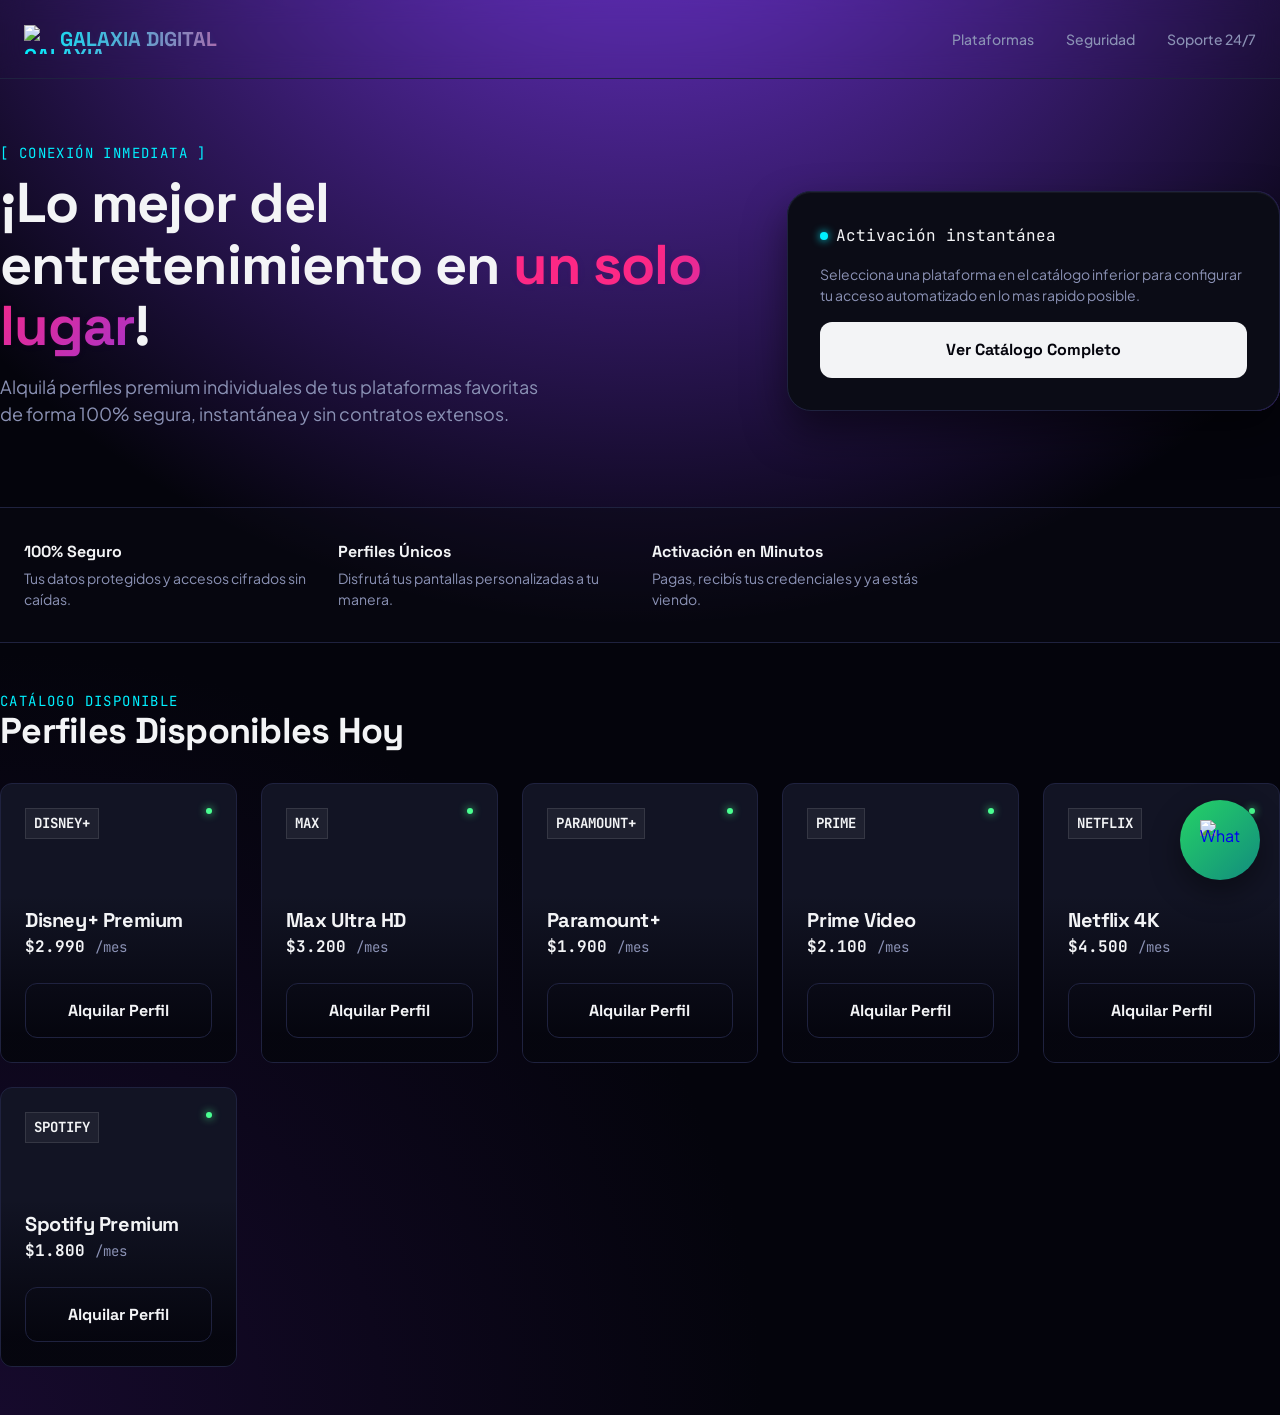
==== index.html @ 643f7123 "Web de prueba3" ====
<!DOCTYPE html>
<html lang="es">
<head>
  <meta charset="UTF-8">
  <meta name="viewport" content="width=device-width, initial-scale=1.0">
  <title>Galaxia Digital | Alquiler de Perfiles Premium de Streaming</title>
  <link rel="preconnect" href="https://fonts.googleapis.com">
  <link rel="preconnect" href="https://fonts.gstatic.com" crossorigin>
  <link href="https://fonts.googleapis.com/css2?family=Space+Grotesk:wght@400;700&family=Plus+Jakarta+Sans:wght@400;500;700&family=JetBrains+Mono&display=swap" rel="stylesheet">
  <link rel="stylesheet" href="style.css">

</head>
<body>

  <header class="header">
    <div class="container nav-container">
      <div class="logo">
        <img src="https://i.postimg.cc/QtfQHkWR/image-removebg-preview.png" alt="Galaxia Digital" style="width:28px; height:28px; object-fit:contain; display:block;" loading="lazy">
        Galaxia Digital
      </div>
      <nav>
        <ul class="nav-links">
          <li><a href="#plataformas">Plataformas</a></li>
          <li><a href="#seguridad">Seguridad</a></li>
          <li><a href="#soporte">Soporte 24/7</a></li>
        </ul>
      </nav>
    </div>
  </header>

  <main class="container hero">
    <div class="hero-grid">
      <div class="hero-left">
        <span class="hero-tag">[ Conexión Inmediata ]</span>
        <h1>¡Lo mejor del entretenimiento en <span>un solo lugar</span>!</h1>
        <p>Alquilá perfiles premium individuales de tus plataformas favoritas de forma 100% segura, instantánea y sin contratos extensos.</p>
      </div>
      
      <div class="hero-right">
        <div class="hero-action-box">
          <div class="action-title">Activación instantánea</div>
          <p style="font-size: var(--text-sm); margin-bottom: var(--space-3);">Selecciona una plataforma en el catálogo inferior para configurar tu acceso automatizado en lo mas rapido posible.</p>
          <a href="#plataformas" class="btn-primary" style="text-decoration: none;">Ver Catálogo Completo</a>
        </div>
      </div>
    </div>
  </main>

  <section class="trust-bar" id="seguridad">
    <div class="container trust-grid">
      <div class="trust-item">
        <h4>100% Seguro</h4>
        <p>Tus datos protegidos y accesos cifrados sin caídas.</p>
      </div>
      <div class="trust-item">
        <h4>Perfiles Únicos</h4>
        <p>Disfrutá tus pantallas personalizadas a tu manera.</p>
      </div>
      <div class="trust-item">
        <h4>Activación en Minutos</h4>
        <p>Pagas, recibís tus credenciales y ya estás viendo.</p>
      </div>
    </div>
  </section>

  <section class="container catalog" id="plataformas">
    <div class="section-header">
      <div class="section-title">
        <span class="hero-tag" style="margin-bottom: 0;">Catálogo Disponible</span>
        <h2>Perfiles Disponibles Hoy</h2>
      </div>
    </div>

    <div class="grid-platforms">
      <div class="card-platform" style="--brand-color: #00e5ff; --brand-bg-glow: rgba(0, 229, 255, 0.15);">
        <div class="card-top">
          <span class="brand-badge">DISNEY+</span>
          <div class="status-dot"></div>
        </div>
        <div class="card-bottom">
          <h3 class="platform-name">Disney+ Premium</h3>
          <p class="price-tag">$2.990 <span>/mes</span></p>
          <button class="btn-primary btn-select-platform">Alquilar Perfil</button>
        </div>
      </div>

      <div class="card-platform" style="--brand-color: #7c3aed; --brand-bg-glow: rgba(124, 58, 237, 0.15);">
        <div class="card-top">
          <span class="brand-badge">MAX</span>
          <div class="status-dot"></div>
        </div>
        <div class="card-bottom">
          <h3 class="platform-name">Max Ultra HD</h3>
          <p class="price-tag">$3.200 <span>/mes</span></p>
          <button class="btn-primary btn-select-platform">Alquilar Perfil</button>
        </div>
      </div>

      <div class="card-platform" style="--brand-color: #0054ff; --brand-bg-glow: rgba(0, 84, 255, 0.15);">
        <div class="card-top">
          <span class="brand-badge">PARAMOUNT+</span>
          <div class="status-dot"></div>
        </div>
        <div class="card-bottom">
          <h3 class="platform-name">Paramount+</h3>
          <p class="price-tag">$1.900 <span>/mes</span></p>
          <button class="btn-primary btn-select-platform">Alquilar Perfil</button>
        </div>
      </div>

      <div class="card-platform" style="--brand-color: #1a9fff; --brand-bg-glow: rgba(26, 159, 255, 0.15);">
        <div class="card-top">
          <span class="brand-badge">PRIME</span>
          <div class="status-dot"></div>
        </div>
        <div class="card-bottom">
          <h3 class="platform-name">Prime Video</h3>
          <p class="price-tag">$2.100 <span>/mes</span></p>
          <button class="btn-primary btn-select-platform">Alquilar Perfil</button>
        </div>
      </div>

      <div class="card-platform" style="--brand-color: #ff0000; --brand-bg-glow: rgba(255, 0, 0, 0.15);">
        <div class="card-top">
          <span class="brand-badge">NETFLIX</span>
          <div class="status-dot"></div>
        </div>
        <div class="card-bottom">
          <h3 class="platform-name">Netflix 4K</h3>
          <p class="price-tag">$4.500 <span>/mes</span></p>
          <button class="btn-primary btn-select-platform">Alquilar Perfil</button>
        </div>
      </div>

      <div class="card-platform" style="--brand-color: #1ed760; --brand-bg-glow: rgba(30, 215, 96, 0.15);">
        <div class="card-top">
          <span class="brand-badge">SPOTIFY</span>
          <div class="status-dot"></div>
        </div>
        <div class="card-bottom">
          <h3 class="platform-name">Spotify Premium</h3>
          <p class="price-tag">$1.800 <span>/mes</span></p>
          <button class="btn-primary btn-select-platform">Alquilar Perfil</button>
        </div>
      </div>
    </div>
  </section>

  <!-- Botón flotante WhatsApp -->
  <a id="whatsapp-fab" class="whatsapp-fab" href="https://wa.me/5492342567151?text=Hola%2C%20quisiera%20informaci%C3%B3n%20sobre%20sus%20plataformas.%20Quisiera%20contratar%3A%20%5BPLATAFORMA%5D.%20Mi%20nombre%3A%20%5BTU%20NOMBRE%5D." target="_blank" rel="noopener noreferrer" aria-label="Contactar por WhatsApp">
    <img src="https://www.svgrepo.com/show/158412/whatsapp.svg" alt="WhatsApp" style="width:40px; height:40px; display:block;">
  </a>

  <script>
    (function(){
      const phone = '5492342567151';
      function sendWhatsAppMessage(platformName){
        const text = `Hola, quisiera alquilar la plataforma ${platformName} que vi en su web. ¿Está disponible? Mi nombre: [TU NOMBRE].`;
        const url = `https://wa.me/${phone}?text=` + encodeURIComponent(text);
        window.open(url, '_blank');
      }

      document.querySelectorAll('.btn-select-platform').forEach(btn=>{
        btn.addEventListener('click', function(e){
          const card = btn.closest('.card-platform');
          const nameEl = card && card.querySelector('.platform-name');
          const name = nameEl ? nameEl.innerText.trim() : 'esta plataforma';
          sendWhatsAppMessage(name);
        });
      });
    })();
  </script>

</body>
</html>
---- style.css ----
:root {
      /* Espaciado de precisión */
      --space-1: 4px;
      --space-2: 8px;
      --space-3: 16px;
      --space-4: 24px;
      --space-5: 32px;
      --space-6: 48px;
      --space-7: 64px;
      --space-8: 96px;

      /* Tipografía con intención analizada */
      --font-display: 'Space Grotesk', sans-serif;
      --font-body: 'Plus Jakarta Sans', sans-serif;
      --font-mono: 'JetBrains Mono', monospace;

      --text-sm: 0.875rem;
      --text-base: 1rem;
      --text-lg: 1.125rem;
      --text-xl: 1.25rem;
      --text-2xl: 1.5rem;
      --text-3xl: 2.25rem;
      --text-4xl: 3.5rem;
      --text-5xl: 5rem;

      /* Radios y curvas de interfaz fluida */
      --radius-md: 12px;
      --radius-lg: 24px;
      --radius-full: 9999px;

      /* Transiciones aceleradas por hardware */
      --ease-out: cubic-bezier(0.16, 1, 0.3, 1);
      --duration-fast: 150ms;
      --duration-base: 300ms;

      /* Paleta Galaxia Digital: Profundidad e Impacto */
      --color-bg: #04040c;
      --color-surface: #0b0c16;
      --color-surface-card: #121424;
      --color-border: #1f223f;
      --color-text: #f3f4f6;
      --color-text-muted: #8b92b5;
      
      /* Acentos eléctricos directos de la imagen */
      --color-accent-magenta: #ff2a85;
      --color-accent-cyan: #00f0ff;
      --color-accent-purple: #7c3aed;
    }

    /* Reset estructural estricto */
    *, *::before, *::after {
      box-sizing: border-box;
      margin: 0;
      padding: 0;
    }

    body {
      background-color: var(--color-bg);
      color: var(--color-text);
      font-family: var(--font-body);
      font-size: var(--text-base);
      line-height: 1.5;
      overflow-x: hidden;
      /* Textura de grano sutil para romper la frialdad digital */
      background-image: radial-gradient(circle at 50% -20%, var(--color-accent-purple) 0%, transparent 50%),
                        radial-gradient(circle at 0% 100%, #160a2c 0%, transparent 40%);
    }

    /* Tipografía estructurada */
    h1, h2, h3 {
      font-family: var(--font-display);
      font-weight: 700;
      letter-spacing: -0.02em;
      line-height: 1.1;
    }

    p {
      color: var(--color-text-muted);
    }

    /* Layout general */
    .container {
      width: 100%;
      max-width: 1300px;
      margin: 0 auto;
      padding: 0 var(--space-4);
    }

    /* NAVBAR EDITORIAL */
    .header {
      padding: var(--space-4) 0;
      border-bottom: 1px solid var(--color-border);
      backdrop-filter: blur(12px);
      position: sticky;
      top: 0;
      z-index: 100;
    }

    .nav-container {
      display: flex;
      justify-content: space-between;
      align-items: center;
    }

    .logo {
      font-family: var(--font-display);
      font-size: var(--text-xl);
      font-weight: 700;
      text-transform: uppercase;
      background: linear-gradient(90deg, var(--color-accent-cyan), var(--color-accent-magenta));
      background-size: 150% 100%;
      background-position: 0% 50%;
      -webkit-background-clip: text;
      background-clip: text; /* para linters/compatibilidad futura (no garantiza soporte en todos) */
      -webkit-text-fill-color: transparent; /* necesario para que el gradiente se vea */
      text-shadow: 0 0 6px rgba(0,240,255,0.08), 0 0 16px rgba(255,42,133,0.04);
      animation: neon-move 10s linear infinite, neon-glow 4s ease-in-out infinite;
      display: flex;
      align-items: center;
      gap: var(--space-2);
    }

    .nav-links {
      display: flex;
      gap: var(--space-5);
      list-style: none;
    }

    .nav-links a {
      color: var(--color-text-muted);
      text-decoration: none;
      font-size: var(--text-sm);
      font-weight: 500;
      transition: color var(--duration-fast) var(--ease-out);
      position: relative;
    }

    .nav-links a::after {
      content: '';
      position: absolute;
      width: 100%;
      transform: scaleX(0);
      height: 2px;
      bottom: -4px;
      left: 0;
      background-color: var(--color-accent-cyan);
      transform-origin: bottom right;
      transition: transform var(--duration-base) var(--ease-out);
    }

    .nav-links a:hover::after {
      transform: scaleX(1);
      transform-origin: bottom left;
    }

    .nav-links a:hover {
      color: var(--color-text);
    }

    /* HERO ASIMÉTRICO (Grid 7-5 reinterpretado para inmediatez) */
    .hero {
      padding: var(--space-7) 0 var(--space-6) 0;
    }

    .hero-grid {
      display: grid;
      grid-template-columns: 1.2fr 0.8fr;
      gap: var(--space-6);
      align-items: center;
    }

    .hero-tag {
      font-family: var(--font-mono);
      font-size: var(--text-sm);
      color: var(--color-accent-cyan);
      text-transform: uppercase;
      letter-spacing: 0.1em;
      margin-bottom: var(--space-2);
      display: block;
    }

    .hero h1 {
      font-size: var(--text-4xl);
      margin-bottom: var(--space-3);
    }

    .hero h1 span {
      background: linear-gradient(135deg, var(--color-accent-magenta) 30%, var(--color-accent-purple) 90%);
      background-size: 150% 100%;
      background-position: 0% 50%;
      -webkit-background-clip: text;
      background-clip: text; /* para linters/compatibilidad futura */
      -webkit-text-fill-color: transparent; /* necesario para que el gradiente se vea */
      text-shadow: 0 0 4px rgba(255,42,133,0.06), 0 0 12px rgba(124,58,237,0.04);
      animation: neon-move 12s linear infinite, neon-glow 4.5s ease-in-out infinite;
    }

    /* Animaciones para efecto neón en texto (mover gradiente + pulso suave) */
    @keyframes neon-move {
      0% { background-position: 10% 50%; }
      50% { background-position: 90% 50%; }
      100% { background-position: 10% 50%; }
    }

    @keyframes neon-glow {
      0% {
        text-shadow: 0 0 3px rgba(255,255,255,0.02), 0 0 8px rgba(0,0,0,0);
      }
      50% {
        text-shadow: 0 0 7px rgba(255,255,255,0.04), 0 0 16px rgba(0,0,0,0);
      }
      100% {
        text-shadow: 0 0 3px rgba(255,255,255,0.02), 0 0 8px rgba(0,0,0,0);
      }
    }

    .hero p {
      font-size: var(--text-lg);
      max-width: 540px;
      margin-bottom: var(--space-5);
    }

    /* COMPONENTE INTERACTIVO DE ACCIÓN RÁPIDA (Hero Right) */
    .hero-action-box {
      background: var(--color-surface);
      border: 1px solid var(--color-border);
      border-radius: var(--radius-lg);
      padding: var(--space-5);
      box-shadow: 0 20px 40px rgba(0,0,0,0.5), inset 0 1px 0 rgba(255,255,255,0.05);
      position: relative;
    }

    .hero-action-box::before {
      content: '';
      position: absolute;
      top: -1px; left: -1px; right: -1px; bottom: -1px;
      border-radius: var(--radius-lg);
      background: linear-gradient(135deg, var(--color-border), transparent, var(--color-accent-purple));
      z-index: -1;
      pointer-events: none;
    }

    .action-title {
      font-size: var(--text-base);
      font-family: var(--font-mono);
      color: var(--color-text);
      margin-bottom: var(--space-3);
      display: flex;
      align-items: center;
      gap: var(--space-2);
    }

    .action-title::before {
      content: '';
      display: inline-block;
      width: 8px; height: 8px;
      background: var(--color-accent-cyan);
      border-radius: var(--radius-full);
      box-shadow: 0 0 8px var(--color-accent-cyan);
    }

    /* SECCIÓN DE PRODUCTOS: LA GRILLA SÓLIDA DE PLATAFORMAS */
    .catalog {
      padding: var(--space-6) 0;
    }

    .section-header {
      display: flex;
      justify-content: space-between;
      align-items: flex-end;
      margin-bottom: var(--space-5);
    }

    .section-title h2 {
      font-size: var(--text-3xl);
    }

    .grid-platforms {
      display: grid;
      grid-template-columns: repeat(auto-fill, minmax(220px, 1fr));
      gap: var(--space-4);
    }

    /* TARJETA CINEMATOGRÁFICA (Efecto Posters de la imagen) */
    .card-platform {
      background: var(--color-surface-card);
      border: 1px solid var(--color-border);
      border-radius: var(--radius-md);
      padding: var(--space-4);
      position: relative;
      overflow: hidden;
      cursor: pointer;
      display: flex;
      flex-direction: column;
      justify-content: space-between;
      min-height: 280px;
      transition: transform var(--duration-base) var(--ease-out), 
                  border-color var(--duration-base) var(--ease-out),
                  box-shadow var(--duration-base) var(--ease-out);
    }

    /* Fondo degradado sutil interactivo por tarjeta */
    .card-platform::after {
      content: '';
      position: absolute;
      inset: 0;
      background: linear-gradient(180deg, transparent 40%, rgba(4, 4, 12, 0.9) 90%);
      z-index: 1;
    }

    /* Customización de glow por marca al hacer Hover */
    .card-platform:hover {
      transform: translateY(-4px);
      border-color: var(--brand-color, var(--color-accent-cyan));
      box-shadow: 0 12px 30px -10px var(--brand-bg-glow, rgba(0, 240, 255, 0.2));
    }

    .card-top {
      position: relative;
      z-index: 2;
      display: flex;
      justify-content: space-between;
      align-items: flex-start;
    }

    .brand-badge {
      font-family: var(--font-mono);
      font-size: var(--text-sm);
      font-weight: 700;
      padding: var(--space-1) var(--space-2);
      border-radius: var(--radius-sm);
      background: rgba(255, 255, 255, 0.05);
      border: 1px solid rgba(255, 255, 255, 0.1);
    }

    .status-dot {
      width: 6px; height: 6px;
      border-radius: var(--radius-full);
      background: #4aff91;
      box-shadow: 0 0 8px #4aff91;
    }

    .card-bottom {
      position: relative;
      z-index: 2;
    }

    .platform-name {
      font-size: var(--text-xl);
      margin-bottom: var(--space-1);
    }

    .price-tag {
      font-family: var(--font-mono);
      font-size: var(--text-base);
      color: var(--color-text);
      font-weight: 700;
    }

    .price-tag span {
      font-size: var(--text-sm);
      color: var(--color-text-muted);
      font-weight: 400;
    }

    /* BOTONES PRIMARIOS ULTRA-RESPONSIVOS */
    .btn-primary {
      width: 100%;
      background: var(--color-text);
      color: var(--color-bg);
      border: none;
      padding: var(--space-3) var(--space-4);
      font-family: var(--font-display);
      font-weight: 700;
      font-size: var(--text-base);
      border-radius: var(--radius-md);
      cursor: pointer;
      display: flex;
      justify-content: center;
      align-items: center;
      gap: var(--space-2);
      transition: background-color var(--duration-fast) var(--ease-out),
                  transform var(--duration-fast) var(--ease-out);
    }

    .btn-primary:hover {
      background-color: #ffffff;
      transform: scale(1.02);
    }

    .btn-select-platform {
      margin-top: var(--space-4);
      background: transparent;
      color: var(--color-text);
      border: 1px solid var(--color-border);
    }

    .btn-select-platform:hover {
      background: rgba(255,255,255,0.03);
      border-color: var(--color-text);
    }

    /* SECCIÓN PROOF/SEGURIDAD (Fila de propuesta de valor de la imagen) */
    .trust-bar {
      border-top: 1px solid var(--color-border);
      border-bottom: 1px solid var(--color-border);
      background: rgba(11, 12, 22, 0.4);
      padding: var(--space-5) 0;
    }

    .trust-grid {
      display: grid;
      grid-template-columns: repeat(4, 1fr);
      gap: var(--space-4);
    }

    .trust-item {
      display: flex;
      flex-direction: column;
      gap: var(--space-1);
    }

    .trust-item h4 {
      font-family: var(--font-display);
      font-size: var(--text-base);
      color: var(--color-text);
    }

    .trust-item p {
      font-size: var(--text-sm);
    }

    /* RESPONSIVE DESIGN (Mobile First Estricto) */
    @media (max-width: 900px) {
      :root {
        --text-4xl: 2.5rem;
        --text-3xl: 1.8rem;
      }
      .hero-grid {
        grid-template-columns: 1fr;
        gap: var(--space-5);
      }
      .trust-grid {
        grid-template-columns: repeat(2, 1fr);
        gap: var(--space-4);
      }
      .nav-links {
        display: none; /* Simplificación para enfoque mobile en código limpio */
      }
    }

    @media (max-width: 500px) {
      .trust-grid {
        grid-template-columns: 1fr;
      }
    }
    /* Botón flotante WhatsApp */
    .whatsapp-fab {
      position: fixed;
      right: 20px;
      bottom: 20px;
      width: 80px;
      height: 80px;
      border-radius: 9999px;
      background: linear-gradient(135deg, #25D366, #128C7E);
      display: flex;
      align-items: center;
      justify-content: center;
      box-shadow: 0 12px 30px rgba(0,0,0,0.4);
      z-index: 200;
      text-decoration: none;
      line-height: 0;
      transition: transform 0.3s ease, box-shadow 0.3s ease;
    }
    .whatsapp-fab:hover {
      transform: scale(1.1);
      box-shadow: 0 15px 35px rgba(0,0,0,0.5);
    }
    .whatsapp-fab svg { width: 40px; height: 40px; display: block; color: white; }
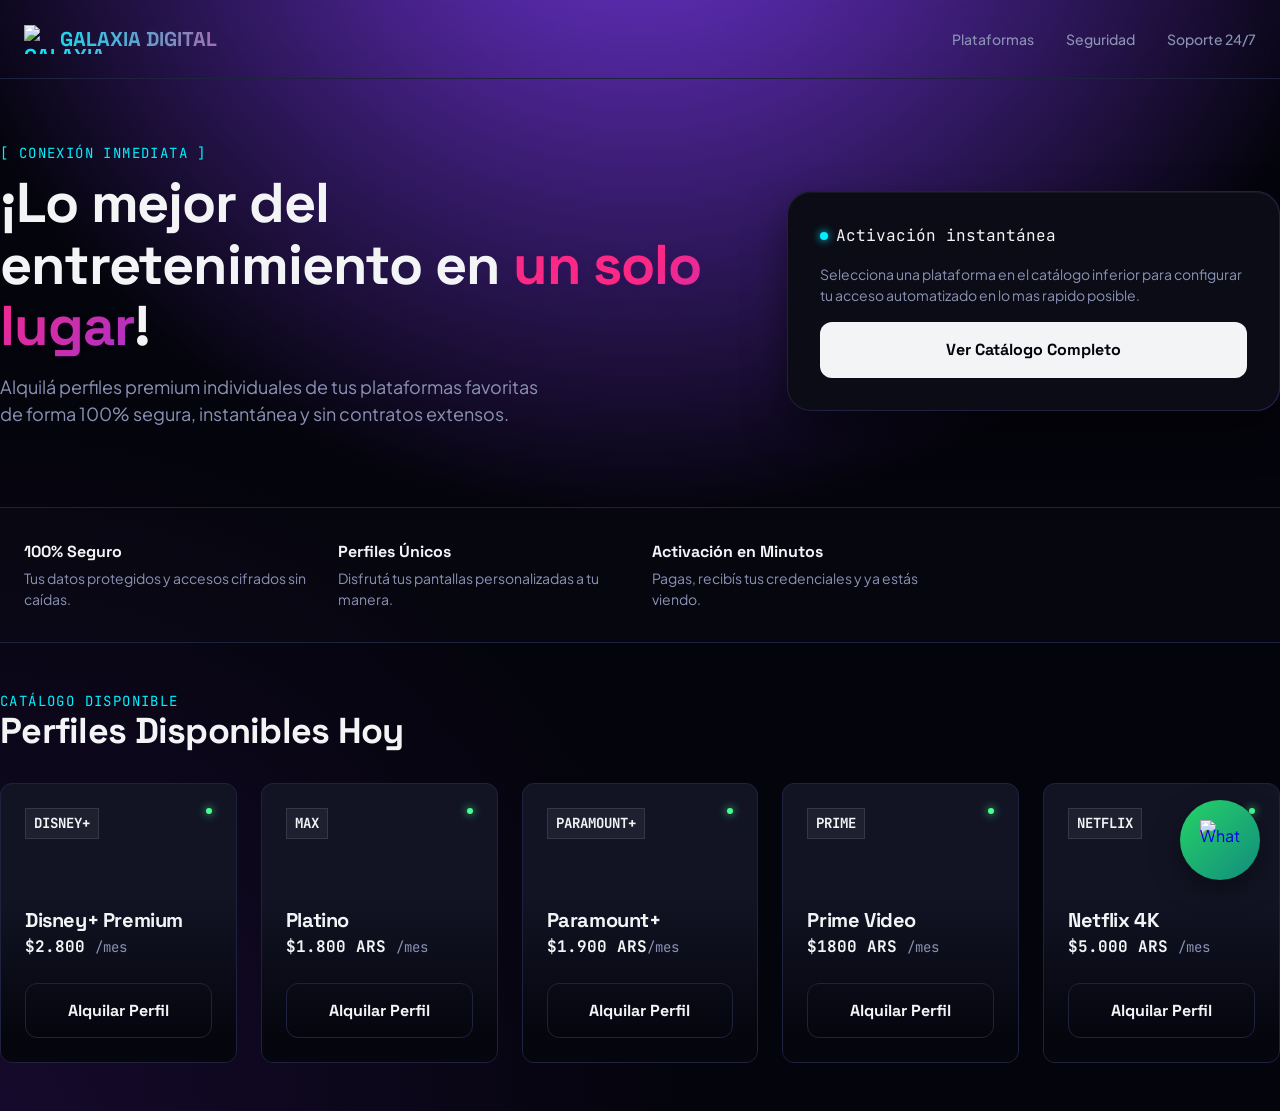
==== commit 2486f304: "Web de prueba4" ====
--- a/index.html
+++ b/index.html
@@ -79,7 +79,7 @@
         </div>
         <div class="card-bottom">
           <h3 class="platform-name">Disney+ Premium</h3>
-          <p class="price-tag">$2.990 <span>/mes</span></p>
+          <p class="price-tag">$2.800 <span>/mes</span></p>
           <button class="btn-primary btn-select-platform">Alquilar Perfil</button>
         </div>
       </div>
@@ -90,8 +90,8 @@
           <div class="status-dot"></div>
         </div>
         <div class="card-bottom">
-          <h3 class="platform-name">Max Ultra HD</h3>
-          <p class="price-tag">$3.200 <span>/mes</span></p>
+          <h3 class="platform-name">Platino</h3>
+          <p class="price-tag">$1.800 ARS <span>/mes</span></p>
           <button class="btn-primary btn-select-platform">Alquilar Perfil</button>
         </div>
       </div>
@@ -103,7 +103,7 @@
         </div>
         <div class="card-bottom">
           <h3 class="platform-name">Paramount+</h3>
-          <p class="price-tag">$1.900 <span>/mes</span></p>
+          <p class="price-tag">$1.900 ARS<span>/mes</span></p>
           <button class="btn-primary btn-select-platform">Alquilar Perfil</button>
         </div>
       </div>
@@ -115,7 +115,7 @@
         </div>
         <div class="card-bottom">
           <h3 class="platform-name">Prime Video</h3>
-          <p class="price-tag">$2.100 <span>/mes</span></p>
+          <p class="price-tag">$1800 ARS <span>/mes</span></p>
           <button class="btn-primary btn-select-platform">Alquilar Perfil</button>
         </div>
       </div>
@@ -127,22 +127,12 @@
         </div>
         <div class="card-bottom">
           <h3 class="platform-name">Netflix 4K</h3>
-          <p class="price-tag">$4.500 <span>/mes</span></p>
+          <p class="price-tag">$5.000 ARS <span>/mes</span></p>
           <button class="btn-primary btn-select-platform">Alquilar Perfil</button>
         </div>
       </div>
 
-      <div class="card-platform" style="--brand-color: #1ed760; --brand-bg-glow: rgba(30, 215, 96, 0.15);">
-        <div class="card-top">
-          <span class="brand-badge">SPOTIFY</span>
-          <div class="status-dot"></div>
-        </div>
-        <div class="card-bottom">
-          <h3 class="platform-name">Spotify Premium</h3>
-          <p class="price-tag">$1.800 <span>/mes</span></p>
-          <button class="btn-primary btn-select-platform">Alquilar Perfil</button>
-        </div>
-      </div>
+      
     </div>
   </section>
 
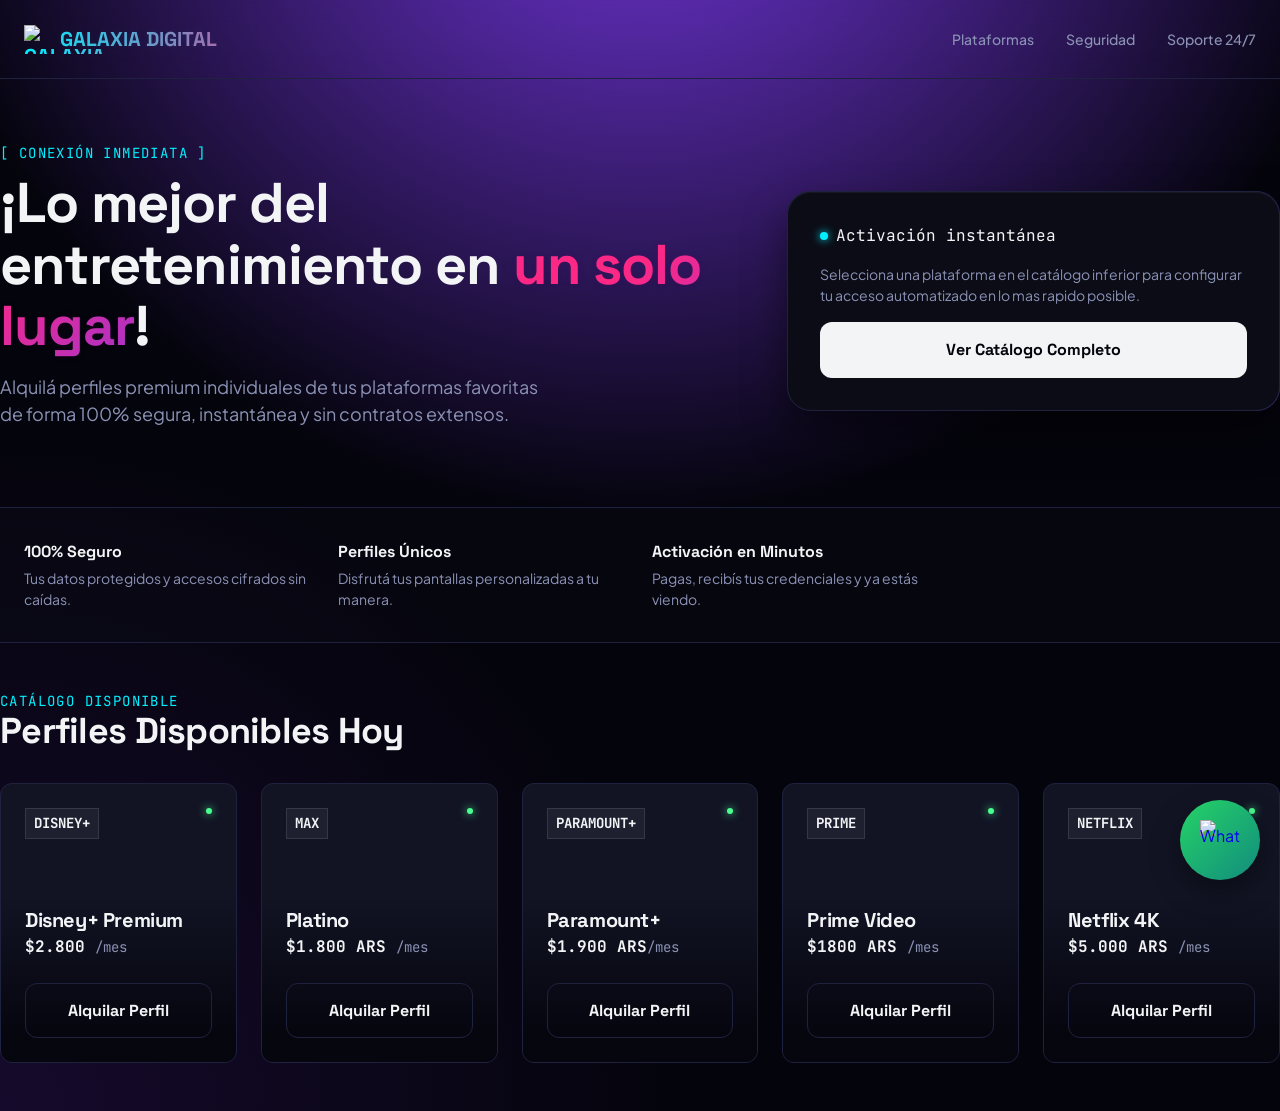
==== commit 10d00d47: "Web de prueba4" ====
--- a/index.html
+++ b/index.html
@@ -4,6 +4,16 @@
   <meta charset="UTF-8">
   <meta name="viewport" content="width=device-width, initial-scale=1.0">
   <title>Galaxia Digital | Alquiler de Perfiles Premium de Streaming</title>
+  <meta property="og:title" content="Galaxia Digital | Alquiler de Perfiles Premium de Streaming">
+  <meta property="og:description" content="Alquilá perfiles premium de streaming de forma segura, rápida y sin contratos largos.">
+  <meta property="og:image" content="https://i.postimg.cc/QtfQHkWR/image-removebg-preview.png">
+  <meta property="og:image:alt" content="Galaxia Digital - Perfiles Premium de Streaming">
+  <meta property="og:type" content="website">
+  <meta property="og:url" content="https://https://galaxydigital.netlify.app/">
+  <meta name="twitter:card" content="summary_large_image">
+  <meta name="twitter:title" content="Galaxia Digital | Alquiler de Perfiles Premium de Streaming">
+  <meta name="twitter:description" content="Alquilá perfiles premium de streaming de forma segura, rápida y sin contratos largos.">
+  <meta name="twitter:image" content="https://i.postimg.cc/QtfQHkWR/image-removebg-preview.png">
   <link rel="preconnect" href="https://fonts.googleapis.com">
   <link rel="preconnect" href="https://fonts.gstatic.com" crossorigin>
   <link href="https://fonts.googleapis.com/css2?family=Space+Grotesk:wght@400;700&family=Plus+Jakarta+Sans:wght@400;500;700&family=JetBrains+Mono&display=swap" rel="stylesheet">
